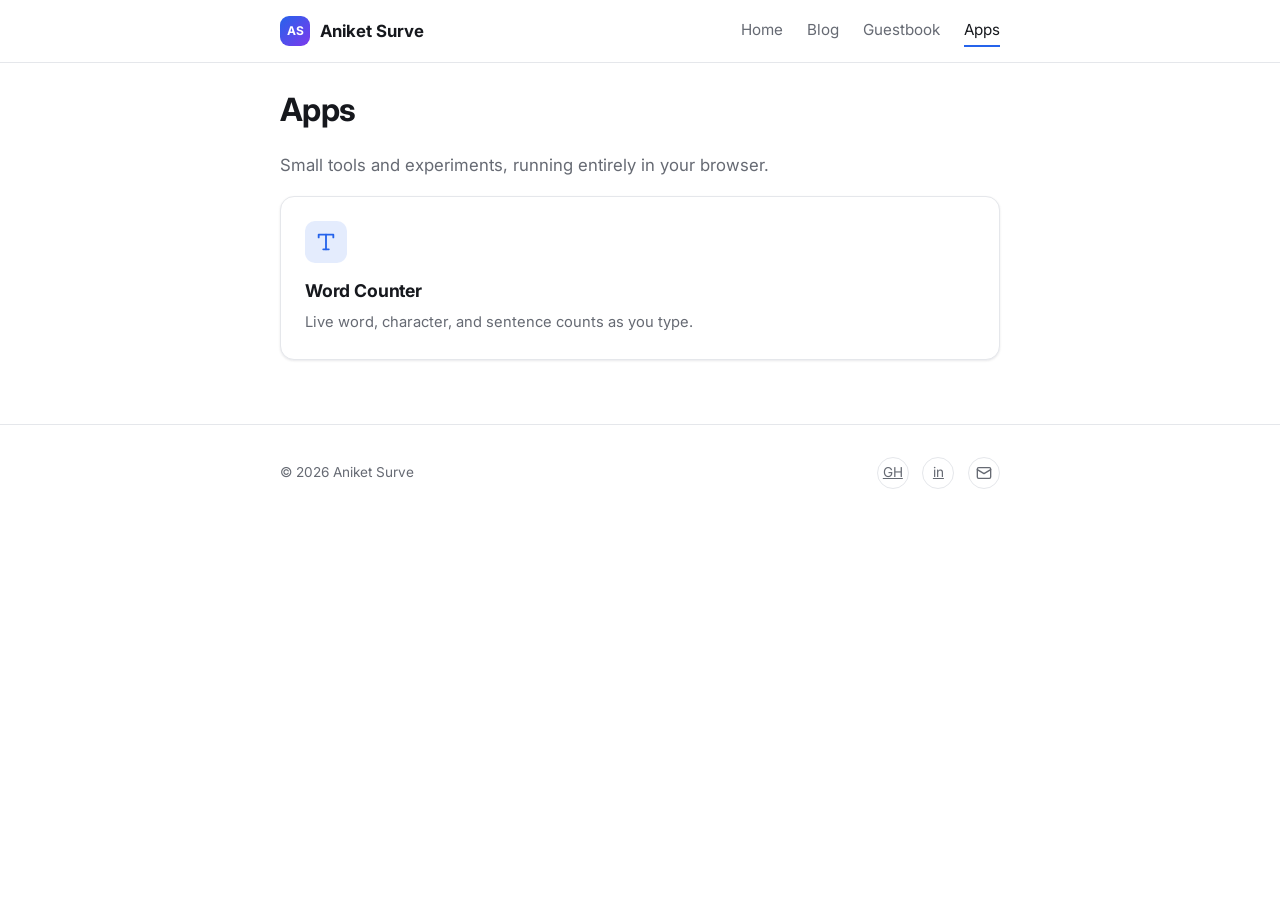
==== frontend/apps/index.html @ 9d3c020a "Initial commit: personal website with Lambda/DynamoDB backend Static HTML/CSS/JS frontend hosted on " ====
<!doctype html>
<html lang="en">
<head>
  <meta charset="utf-8" />
  <meta name="viewport" content="width=device-width, initial-scale=1" />
  <title>Apps - Aniket Surve</title>
  <link rel="icon" href="data:image/svg+xml,%3Csvg xmlns='http://www.w3.org/2000/svg' viewBox='0 0 64 64'%3E%3Crect width='64' height='64' rx='14' fill='%232563eb'/%3E%3Ctext x='32' y='43' font-family='Arial' font-size='28' font-weight='700' fill='white' text-anchor='middle'%3EAS%3C/text%3E%3C/svg%3E" />
  <link rel="preconnect" href="https://fonts.googleapis.com" />
  <link rel="preconnect" href="https://fonts.gstatic.com" crossorigin />
  <link href="https://fonts.googleapis.com/css2?family=Inter:wght@400;500;600;700&display=swap" rel="stylesheet" />
  <link rel="stylesheet" href="../css/style.css" />
</head>
<body>
  <header class="site-header">
    <div class="container">
      <a class="site-title" href="../index.html">
        <span class="avatar brand-mark">AS</span>
        Aniket Surve
      </a>
      <nav class="site-nav">
        <a href="../index.html">Home</a>
        <a href="../blog/index.html">Blog</a>
        <a href="../guestbook/index.html">Guestbook</a>
        <a href="index.html" class="active">Apps</a>
      </nav>
    </div>
  </header>

  <main>
    <div class="container">
      <h1>Apps</h1>
      <p class="lede">Small tools and experiments, running entirely in your browser.</p>

      <div class="feature-grid">
        <a class="feature-card" href="word-counter/index.html">
          <span class="feature-icon">
            <svg viewBox="0 0 24 24" fill="none" stroke="currentColor" stroke-width="2" stroke-linecap="round" stroke-linejoin="round">
              <path d="M4 7V4h16v3"></path>
              <path d="M9 20h6"></path>
              <path d="M12 4v16"></path>
            </svg>
          </span>
          <h2>Word Counter</h2>
          <p>Live word, character, and sentence counts as you type.</p>
        </a>
      </div>
    </div>
  </main>

  <footer class="site-footer">
    <div class="container">
      <span>&copy; <span id="year"></span> Aniket Surve</span>
      <div class="social-links">
        <a href="https://github.com/anSurve" target="_blank" rel="noopener" aria-label="GitHub" title="GitHub">GH</a>
        <a href="https://www.linkedin.com/in/aniket-surve/" target="_blank" rel="noopener" aria-label="LinkedIn" title="LinkedIn">in</a>
        <a href="mailto:aniket.surve.jobs@gmail.com" aria-label="Email" title="Email">
          <svg viewBox="0 0 24 24" fill="none" stroke="currentColor" stroke-width="2" stroke-linecap="round" stroke-linejoin="round">
            <rect x="2" y="4" width="20" height="16" rx="2"></rect>
            <polyline points="2 7 12 13 22 7"></polyline>
          </svg>
        </a>
      </div>
    </div>
  </footer>
  <script>
    document.getElementById("year").textContent = new Date().getFullYear();
  </script>
</body>
</html>
---- frontend/css/style.css ----
:root {
  --bg: #ffffff;
  --bg-soft: #f6f7fb;
  --text: #16181d;
  --muted: #666a73;
  --accent: #2563eb;
  --accent-2: #7c3aed;
  --border: #e5e7eb;
  --card-bg: #ffffff;
  --shadow: 0 1px 2px rgba(16, 24, 40, 0.04), 0 1px 3px rgba(16, 24, 40, 0.06);
  --shadow-hover: 0 4px 12px rgba(16, 24, 40, 0.08), 0 2px 6px rgba(16, 24, 40, 0.06);
  --radius: 14px;
}

@media (prefers-color-scheme: dark) {
  :root {
    --bg: #0f1115;
    --bg-soft: #15181f;
    --text: #eaebef;
    --muted: #9297a3;
    --accent: #6ea8fe;
    --accent-2: #b794f6;
    --border: #262a33;
    --card-bg: #171a21;
    --shadow: 0 1px 2px rgba(0, 0, 0, 0.3);
    --shadow-hover: 0 6px 16px rgba(0, 0, 0, 0.4);
  }
}

* {
  box-sizing: border-box;
}

body {
  margin: 0;
  background: var(--bg);
  color: var(--text);
  font-family: "Inter", -apple-system, BlinkMacSystemFont, "Segoe UI", Roboto, Helvetica, Arial, sans-serif;
  line-height: 1.6;
  -webkit-font-smoothing: antialiased;
}

.container {
  max-width: 760px;
  margin: 0 auto;
  padding: 0 1.25rem;
}

img {
  max-width: 100%;
  display: block;
}

/* Header */

header.site-header {
  position: sticky;
  top: 0;
  z-index: 10;
  background: color-mix(in srgb, var(--bg) 85%, transparent);
  backdrop-filter: blur(8px);
  border-bottom: 1px solid var(--border);
  padding: 1rem 0;
}

header.site-header .container {
  display: flex;
  align-items: center;
  justify-content: space-between;
  flex-wrap: wrap;
  gap: 0.75rem;
}

.site-title {
  display: inline-flex;
  align-items: center;
  gap: 0.6rem;
  font-weight: 700;
  font-size: 1.05rem;
  text-decoration: none;
  color: var(--text);
}

.site-title .brand-mark {
  width: 30px;
  height: 30px;
  border-radius: 9px;
  font-size: 0.75rem;
}

nav.site-nav {
  display: flex;
  align-items: center;
  gap: 1.5rem;
}

nav.site-nav a {
  position: relative;
  color: var(--muted);
  text-decoration: none;
  font-size: 0.95rem;
  padding-bottom: 2px;
}

nav.site-nav a::after {
  content: "";
  position: absolute;
  left: 0;
  right: 0;
  bottom: -3px;
  height: 2px;
  background: var(--accent);
  transform: scaleX(0);
  transition: transform 0.15s ease;
}

nav.site-nav a:hover {
  color: var(--text);
}

nav.site-nav a:hover::after,
nav.site-nav a.active::after {
  transform: scaleX(1);
}

nav.site-nav a.active {
  color: var(--text);
}

main {
  padding-bottom: 4rem;
}

h1 {
  font-size: 2rem;
  letter-spacing: -0.02em;
  margin-bottom: 0.5rem;
}

h2 {
  font-size: 1.3rem;
  letter-spacing: -0.01em;
}

p.lede {
  color: var(--muted);
  font-size: 1.05rem;
}

a {
  color: var(--accent);
}

/* Avatar (generated, no photo needed) */

.avatar {
  display: inline-flex;
  align-items: center;
  justify-content: center;
  border-radius: 50%;
  background: linear-gradient(135deg, var(--accent) 0%, var(--accent-2) 100%);
  color: #fff;
  font-weight: 700;
  line-height: 1;
  flex-shrink: 0;
}

/* Hero */

.hero {
  position: relative;
  padding: 4.5rem 0 3.5rem;
  overflow: hidden;
  background:
    radial-gradient(600px 300px at 15% -10%, color-mix(in srgb, var(--accent) 18%, transparent), transparent),
    radial-gradient(500px 260px at 100% 0%, color-mix(in srgb, var(--accent-2) 16%, transparent), transparent);
  border-bottom: 1px solid var(--border);
}

.hero .container {
  display: flex;
  align-items: center;
  gap: 2.5rem;
}

.hero .avatar {
  width: 128px;
  height: 128px;
  font-size: 2.4rem;
  box-shadow: var(--shadow-hover);
}

.hero-avatar {
  width: 128px;
  height: 128px;
  border-radius: 50%;
  object-fit: cover;
  flex-shrink: 0;
  box-shadow: var(--shadow-hover);
  border: 3px solid var(--bg);
}

.hero-content h1 {
  margin-bottom: 0.35rem;
}

.hero-eyebrow {
  color: var(--accent);
  font-weight: 600;
  font-size: 0.85rem;
  text-transform: uppercase;
  letter-spacing: 0.08em;
  margin: 0 0 0.5rem;
}

.hero-actions {
  display: flex;
  flex-wrap: wrap;
  gap: 0.75rem;
  margin-top: 1.25rem;
}

.social-links {
  display: flex;
  gap: 0.85rem;
  margin-top: 1.4rem;
}

.social-links a {
  display: inline-flex;
  align-items: center;
  justify-content: center;
  width: 36px;
  height: 36px;
  border-radius: 50%;
  border: 1px solid var(--border);
  color: var(--muted);
  transition: color 0.15s ease, border-color 0.15s ease, transform 0.15s ease;
}

.social-links a:hover {
  color: var(--accent);
  border-color: var(--accent);
  transform: translateY(-2px);
}

.social-links svg {
  width: 18px;
  height: 18px;
}

/* Buttons */

.btn {
  display: inline-flex;
  align-items: center;
  gap: 0.45rem;
  border: 1px solid transparent;
  padding: 0.65rem 1.3rem;
  border-radius: 10px;
  font-size: 0.95rem;
  font-weight: 600;
  text-decoration: none;
  cursor: pointer;
  transition: opacity 0.15s ease, transform 0.15s ease;
}

.btn:hover {
  transform: translateY(-1px);
}

.btn-primary {
  background: var(--accent);
  color: #fff;
}

.btn-primary:hover {
  opacity: 0.92;
}

.btn-secondary {
  background: transparent;
  border-color: var(--border);
  color: var(--text);
}

.btn-secondary:hover {
  border-color: var(--accent);
  color: var(--accent);
}

/* Sections */

section.section {
  padding: 3rem 0;
}

section.section + section.section {
  border-top: 1px solid var(--border);
}

.section-title {
  font-size: 0.8rem;
  font-weight: 700;
  text-transform: uppercase;
  letter-spacing: 0.08em;
  color: var(--muted);
  margin-bottom: 1.5rem;
}

/* Feature grid (home page: blog / guestbook / apps) */

.feature-grid {
  display: grid;
  grid-template-columns: repeat(auto-fit, minmax(200px, 1fr));
  gap: 1rem;
}

.feature-card {
  display: block;
  text-decoration: none;
  color: inherit;
  border: 1px solid var(--border);
  background: var(--card-bg);
  border-radius: var(--radius);
  padding: 1.5rem;
  box-shadow: var(--shadow);
  transition: box-shadow 0.15s ease, transform 0.15s ease, border-color 0.15s ease;
}

.feature-card:hover {
  box-shadow: var(--shadow-hover);
  transform: translateY(-2px);
  border-color: color-mix(in srgb, var(--accent) 40%, var(--border));
}

.feature-icon {
  width: 42px;
  height: 42px;
  border-radius: 10px;
  display: inline-flex;
  align-items: center;
  justify-content: center;
  background: color-mix(in srgb, var(--accent) 12%, transparent);
  color: var(--accent);
  margin-bottom: 0.9rem;
}

.feature-icon svg {
  width: 22px;
  height: 22px;
}

.feature-card h2 {
  margin: 0 0 0.35rem;
  font-size: 1.1rem;
}

.feature-card p {
  margin: 0;
  color: var(--muted);
  font-size: 0.92rem;
}

/* Skills / tech chips */

.chip-list {
  display: flex;
  flex-wrap: wrap;
  gap: 0.5rem;
}

.chip {
  border: 1px solid var(--border);
  background: var(--bg-soft);
  color: var(--text);
  border-radius: 999px;
  padding: 0.4rem 0.9rem;
  font-size: 0.85rem;
}

/* Cards (blog / guestbook entries) */

.card {
  border: 1px solid var(--border);
  background: var(--card-bg);
  border-radius: var(--radius);
  padding: 1.25rem 1.5rem;
  margin-bottom: 1rem;
  box-shadow: var(--shadow);
  transition: box-shadow 0.15s ease, transform 0.15s ease;
}

.card h2 {
  margin-top: 0;
  margin-bottom: 0.25rem;
}

.card .meta {
  color: var(--muted);
  font-size: 0.85rem;
  margin-bottom: 0.5rem;
}

.card:hover {
  box-shadow: var(--shadow-hover);
  transform: translateY(-2px);
}

.card a.card-link {
  text-decoration: none;
  color: inherit;
}

.card a.card-link:hover h2 {
  color: var(--accent);
}

.timeline-item:hover {
  box-shadow: var(--shadow);
  transform: none;
}

.timeline {
  display: flex;
  flex-direction: column;
  gap: 1rem;
}

.timeline-item .role-header {
  display: flex;
  justify-content: space-between;
  align-items: baseline;
  flex-wrap: wrap;
  gap: 0.5rem;
}

.timeline-item .role-title {
  font-weight: 600;
  font-size: 1.05rem;
}

.timeline-item .role-dates {
  color: var(--muted);
  font-size: 0.85rem;
  white-space: nowrap;
}

.timeline-item .role-company {
  color: var(--muted);
  font-size: 0.9rem;
  margin-top: 0.15rem;
}

.timeline-item ul {
  margin: 0.75rem 0 0;
  padding-left: 1.1rem;
  font-size: 0.92rem;
}

.timeline-item li + li {
  margin-top: 0.4rem;
}

.empty-state,
.error-state {
  color: var(--muted);
  font-style: italic;
}

/* Forms */

form.stack {
  display: flex;
  flex-direction: column;
  gap: 0.75rem;
  max-width: 480px;
}

label {
  font-size: 0.9rem;
  color: var(--muted);
}

input[type="text"],
textarea {
  width: 100%;
  padding: 0.65rem 0.85rem;
  border: 1px solid var(--border);
  border-radius: 10px;
  background: var(--bg);
  color: var(--text);
  font-family: inherit;
  font-size: 1rem;
  transition: border-color 0.15s ease;
}

input[type="text"]:focus,
textarea:focus {
  outline: none;
  border-color: var(--accent);
}

textarea {
  resize: vertical;
  min-height: 90px;
}

button {
  align-self: flex-start;
  background: var(--accent);
  color: #fff;
  border: none;
  padding: 0.65rem 1.4rem;
  border-radius: 10px;
  font-size: 1rem;
  font-weight: 600;
  cursor: pointer;
  transition: opacity 0.15s ease;
}

button:hover {
  opacity: 0.9;
}

button:disabled {
  opacity: 0.6;
  cursor: not-allowed;
}

.honeypot-field {
  position: absolute;
  left: -9999px;
  opacity: 0;
  pointer-events: none;
}

.app-list {
  display: grid;
  gap: 1rem;
}

.app-list .card p {
  margin: 0;
  color: var(--muted);
}

.status-message {
  font-size: 0.9rem;
  margin-top: -0.25rem;
}

.status-message.success {
  color: #16a34a;
}

.status-message.error {
  color: #dc2626;
}

/* Footer */

footer.site-footer {
  border-top: 1px solid var(--border);
  padding: 2rem 0;
  color: var(--muted);
  font-size: 0.85rem;
}

footer.site-footer .container {
  display: flex;
  align-items: center;
  justify-content: space-between;
  flex-wrap: wrap;
  gap: 1rem;
}

footer.site-footer .social-links {
  margin-top: 0;
}

footer.site-footer .social-links a {
  width: 32px;
  height: 32px;
}

footer.site-footer .social-links svg {
  width: 16px;
  height: 16px;
}

@media (max-width: 640px) {
  .hero .container {
    flex-direction: column;
    text-align: center;
  }

  .hero-actions,
  .social-links {
    justify-content: center;
  }

  footer.site-footer .container {
    flex-direction: column;
    text-align: center;
  }
}
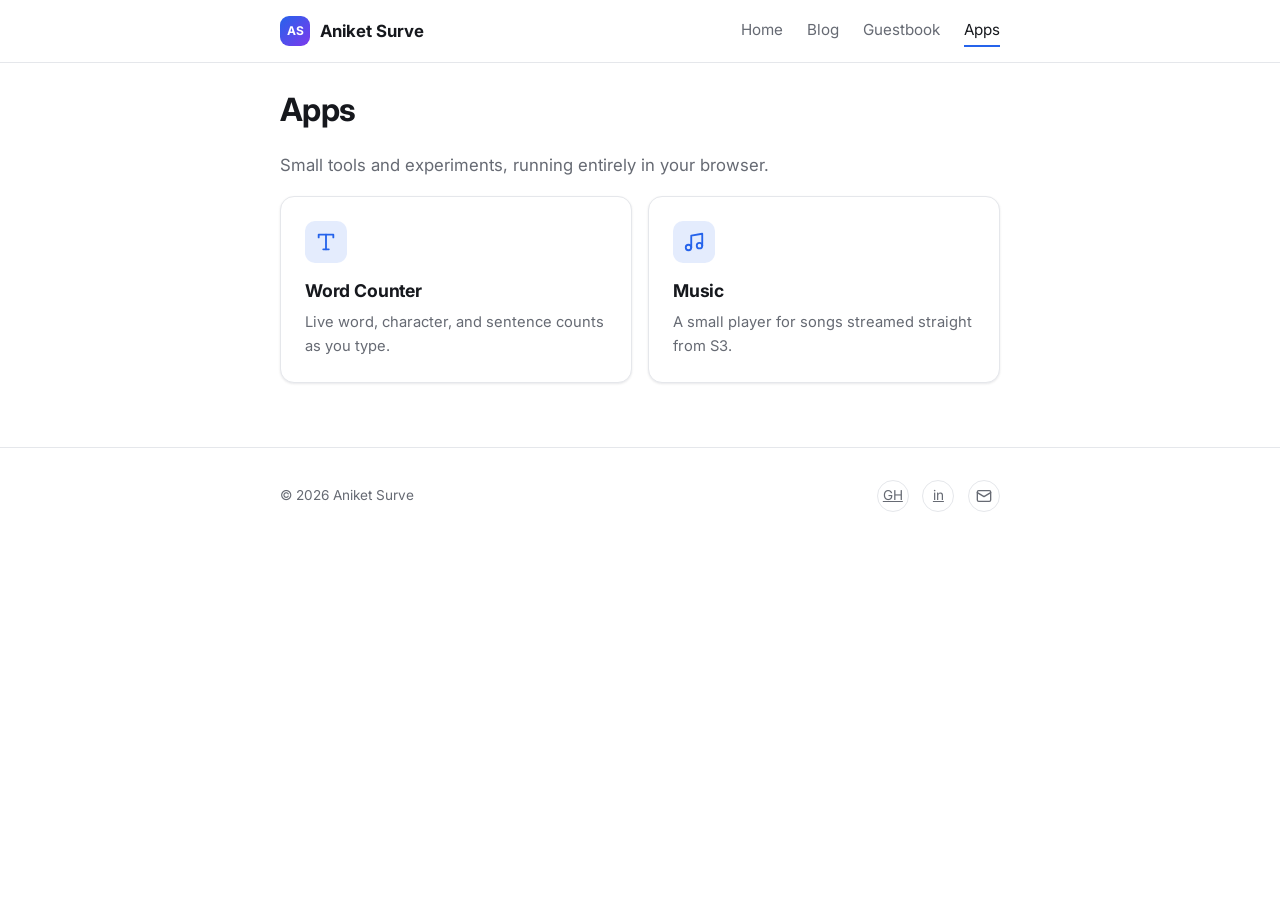
==== commit 3c4c9106: "Add music player app backed by S3-hosted songs New apps/music/ page: vanilla HTML5 <audio> player wi" ====
--- a/frontend/apps/index.html
+++ b/frontend/apps/index.html
@@ -43,6 +43,17 @@
           <h2>Word Counter</h2>
           <p>Live word, character, and sentence counts as you type.</p>
         </a>
+        <a class="feature-card" href="music/index.html">
+          <span class="feature-icon">
+            <svg viewBox="0 0 24 24" fill="none" stroke="currentColor" stroke-width="2" stroke-linecap="round" stroke-linejoin="round">
+              <path d="M9 18V5l12-2v13"></path>
+              <circle cx="6" cy="18" r="3"></circle>
+              <circle cx="18" cy="16" r="3"></circle>
+            </svg>
+          </span>
+          <h2>Music</h2>
+          <p>A small player for songs streamed straight from S3.</p>
+        </a>
       </div>
     </div>
   </main>
--- a/frontend/css/style.css
+++ b/frontend/css/style.css
@@ -31,6 +31,14 @@
   box-sizing: border-box;
 }
 
+html,
+body {
+  /* Safety net: Safari's flexbox implementation can let a text-heavy flex
+     child refuse to shrink below its unwrapped width (see .role-header),
+     which forces page-wide horizontal scroll. This guarantees it can't. */
+  overflow-x: hidden;
+}
+
 body {
   margin: 0;
   background: var(--bg);
@@ -183,6 +191,10 @@
   gap: 2.5rem;
 }
 
+.hero-content {
+  min-width: 0;
+}
+
 .hero .avatar {
   width: 128px;
   height: 128px;
@@ -292,7 +304,11 @@
 /* Sections */
 
 section.section {
-  padding: 3rem 0;
+  /* longhand, not shorthand: this is combined with .container on the same
+     element, and a shorthand here would win on specificity and wipe out
+     .container's left/right padding, pushing content edge-to-edge */
+  padding-top: 3rem;
+  padding-bottom: 3rem;
 }
 
 section.section + section.section {
@@ -438,6 +454,8 @@
 .timeline-item .role-title {
   font-weight: 600;
   font-size: 1.05rem;
+  min-width: 0;
+  overflow-wrap: break-word;
 }
 
 .timeline-item .role-dates {
@@ -589,6 +607,195 @@
   height: 16px;
 }
 
+/* Music player */
+
+.track-list {
+  display: flex;
+  flex-direction: column;
+  gap: 0.25rem;
+  margin-bottom: 7rem;
+}
+
+.track-row {
+  display: flex;
+  align-items: center;
+  gap: 1rem;
+  padding: 0.65rem 0.75rem;
+  border-radius: 10px;
+  cursor: pointer;
+}
+
+.track-row:hover {
+  background: var(--bg-soft);
+}
+
+.track-row.active {
+  background: color-mix(in srgb, var(--accent) 10%, transparent);
+}
+
+.track-row.active .track-title {
+  color: var(--accent);
+}
+
+.track-cover,
+.np-cover {
+  width: 44px;
+  height: 44px;
+  border-radius: 8px;
+  flex-shrink: 0;
+  background: linear-gradient(135deg, var(--accent) 0%, var(--accent-2) 100%);
+  color: #fff;
+  display: flex;
+  align-items: center;
+  justify-content: center;
+  overflow: hidden;
+}
+
+.track-cover svg,
+.np-cover svg {
+  width: 20px;
+  height: 20px;
+}
+
+.track-cover img,
+.np-cover img {
+  width: 100%;
+  height: 100%;
+  object-fit: cover;
+}
+
+.track-info {
+  flex: 1;
+  min-width: 0;
+}
+
+.track-title,
+.np-title {
+  font-weight: 600;
+  white-space: nowrap;
+  overflow: hidden;
+  text-overflow: ellipsis;
+}
+
+.track-artist,
+.np-artist {
+  color: var(--muted);
+  font-size: 0.85rem;
+  white-space: nowrap;
+  overflow: hidden;
+  text-overflow: ellipsis;
+}
+
+.track-duration {
+  color: var(--muted);
+  font-size: 0.85rem;
+  flex-shrink: 0;
+}
+
+.now-playing-bar {
+  position: fixed;
+  left: 0;
+  right: 0;
+  bottom: 0;
+  z-index: 20;
+  display: flex;
+  align-items: center;
+  gap: 1.25rem;
+  padding: 0.75rem 1.25rem;
+  background: var(--card-bg);
+  border-top: 1px solid var(--border);
+  box-shadow: var(--shadow-hover);
+}
+
+.now-playing-bar .np-info {
+  min-width: 0;
+  width: 160px;
+  flex-shrink: 0;
+}
+
+.np-main {
+  flex: 1;
+  min-width: 0;
+  display: flex;
+  flex-direction: column;
+  gap: 0.4rem;
+}
+
+.np-controls {
+  display: flex;
+  align-items: center;
+  justify-content: center;
+  gap: 1rem;
+}
+
+.np-btn {
+  background: none;
+  border: none;
+  padding: 0.25rem;
+  color: var(--text);
+  cursor: pointer;
+  display: inline-flex;
+  align-items: center;
+  justify-content: center;
+}
+
+.np-btn svg {
+  width: 20px;
+  height: 20px;
+}
+
+.np-btn-play svg {
+  width: 28px;
+  height: 28px;
+}
+
+.np-btn:disabled {
+  color: var(--muted);
+  cursor: not-allowed;
+  opacity: 0.5;
+}
+
+.np-progress {
+  display: flex;
+  align-items: center;
+  gap: 0.6rem;
+}
+
+.np-time {
+  color: var(--muted);
+  font-size: 0.78rem;
+  width: 34px;
+  flex-shrink: 0;
+}
+
+.np-time:last-child {
+  text-align: right;
+}
+
+.np-seek {
+  flex: 1;
+  min-width: 0;
+}
+
+.np-volume {
+  display: flex;
+  align-items: center;
+  gap: 0.5rem;
+  width: 130px;
+  flex-shrink: 0;
+  color: var(--muted);
+}
+
+.np-volume svg {
+  width: 18px;
+  height: 18px;
+  flex-shrink: 0;
+}
+
+input[type="range"] {
+  accent-color: var(--accent);
+}
+
 @media (max-width: 640px) {
   .hero .container {
     flex-direction: column;
@@ -604,4 +811,33 @@
     flex-direction: column;
     text-align: center;
   }
-}
+
+  .now-playing-bar {
+    flex-wrap: wrap;
+    padding: 0.6rem 0.85rem;
+  }
+
+  .now-playing-bar .np-info {
+    width: auto;
+    order: 1;
+    flex: 1;
+  }
+
+  .np-cover {
+    order: 0;
+  }
+
+  .np-controls {
+    order: 2;
+  }
+
+  .np-main {
+    order: 3;
+    width: 100%;
+    flex-basis: 100%;
+  }
+
+  .np-volume {
+    display: none;
+  }
+}
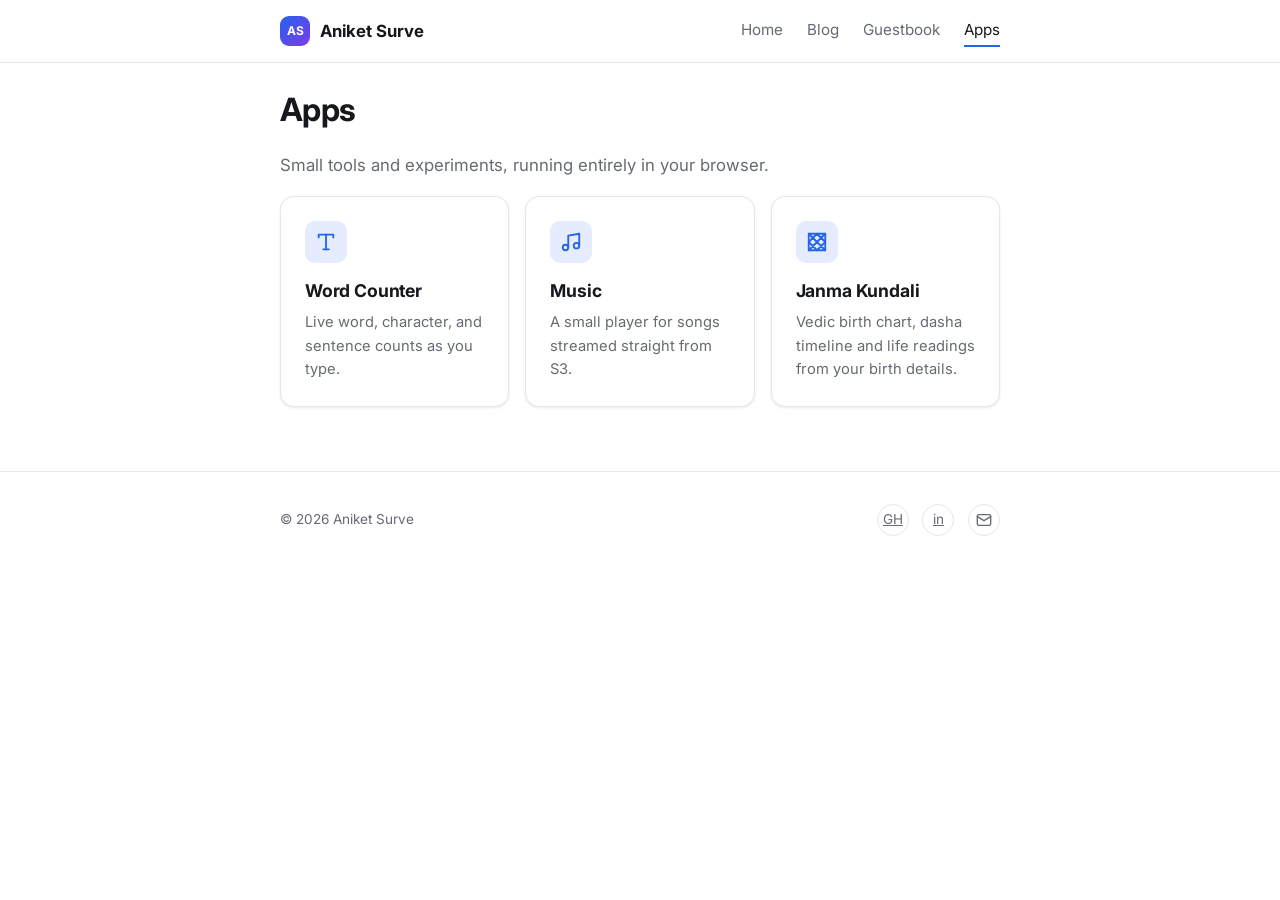
==== commit f09b32d5: "Add Janma Kundali (Vedic astrology) app with place search New apps/astrology/ page: casts a sidereal" ====
--- a/frontend/apps/index.html
+++ b/frontend/apps/index.html
@@ -54,6 +54,16 @@
           <h2>Music</h2>
           <p>A small player for songs streamed straight from S3.</p>
         </a>
+        <a class="feature-card" href="astrology/index.html">
+          <span class="feature-icon">
+            <svg viewBox="0 0 24 24" fill="none" stroke="currentColor" stroke-width="2" stroke-linecap="round" stroke-linejoin="round">
+              <rect x="3" y="3" width="18" height="18"></rect>
+              <path d="M3 3l18 18M21 3L3 21M12 3l9 9-9 9-9-9z"></path>
+            </svg>
+          </span>
+          <h2>Janma Kundali</h2>
+          <p>Vedic birth chart, dasha timeline and life readings from your birth details.</p>
+        </a>
       </div>
     </div>
   </main>
--- a/frontend/css/style.css
+++ b/frontend/css/style.css
@@ -501,6 +501,8 @@
 }
 
 input[type="text"],
+input[type="password"],
+input[type="file"],
 textarea {
   width: 100%;
   padding: 0.65rem 0.85rem;
@@ -514,6 +516,7 @@
 }
 
 input[type="text"]:focus,
+input[type="password"]:focus,
 textarea:focus {
   outline: none;
   border-color: var(--accent);
@@ -609,6 +612,52 @@
 
 /* Music player */
 
+.page-title-row {
+  display: flex;
+  align-items: center;
+  justify-content: space-between;
+  flex-wrap: wrap;
+  gap: 0.75rem;
+}
+
+.page-title-row h1 {
+  margin-bottom: 0;
+}
+
+.add-song-form {
+  border: 1px solid var(--border);
+  background: var(--card-bg);
+  border-radius: var(--radius);
+  padding: 1.25rem 1.5rem;
+  margin: 1.5rem 0;
+  max-width: 480px;
+}
+
+.cover-preview {
+  display: flex;
+  align-items: center;
+  gap: 0.75rem;
+  padding: 0.6rem 0.75rem;
+  background: var(--bg-soft);
+  border: 1px solid var(--border);
+  border-radius: 10px;
+  font-size: 0.85rem;
+  color: var(--muted);
+}
+
+.cover-preview img {
+  width: 44px;
+  height: 44px;
+  border-radius: 8px;
+  object-fit: cover;
+  flex-shrink: 0;
+}
+
+.add-song-actions {
+  display: flex;
+  gap: 0.75rem;
+}
+
 .track-list {
   display: flex;
   flex-direction: column;
@@ -792,6 +841,14 @@
   flex-shrink: 0;
 }
 
+.np-volume input[type="range"] {
+  /* Range inputs render at a browser-default width (~129px in Chromium)
+     that doesn't actually shrink to fit a flex item's declared width,
+     which was pushing the whole bar past the viewport edge. */
+  width: 90px;
+  min-width: 0;
+}
+
 input[type="range"] {
   accent-color: var(--accent);
 }
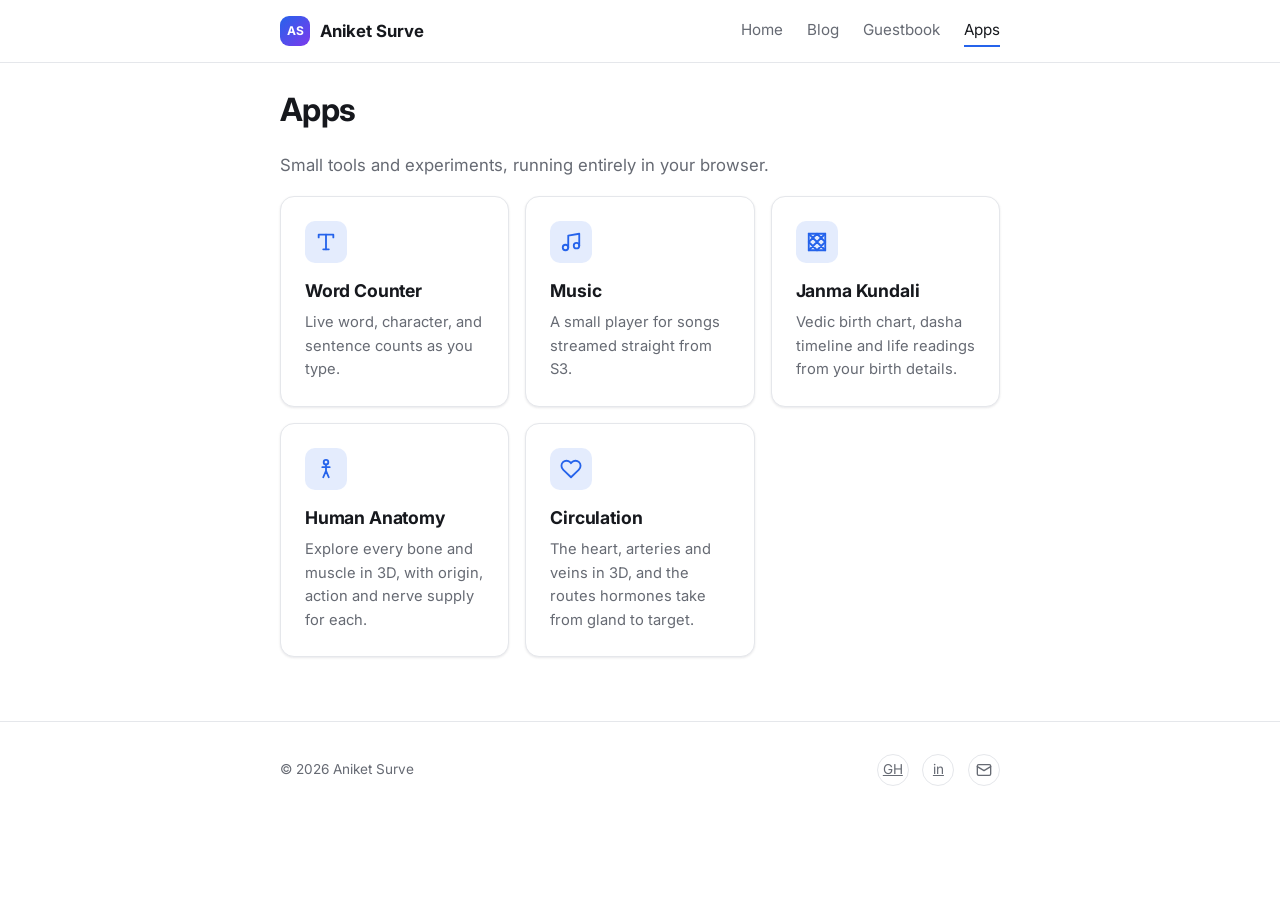
==== commit c3469b86: "Add Circulation app with hormone routes; link both apps New apps/circulation/ page shows BodyParts3D" ====
--- a/frontend/apps/index.html
+++ b/frontend/apps/index.html
@@ -64,6 +64,25 @@
           <h2>Janma Kundali</h2>
           <p>Vedic birth chart, dasha timeline and life readings from your birth details.</p>
         </a>
+        <a class="feature-card" href="anatomy/index.html">
+          <span class="feature-icon">
+            <svg viewBox="0 0 24 24" fill="none" stroke="currentColor" stroke-width="2" stroke-linecap="round" stroke-linejoin="round">
+              <circle cx="12" cy="4.5" r="2.5"></circle>
+              <path d="M12 7v7M8 10h8M9 21l3-7 3 7"></path>
+            </svg>
+          </span>
+          <h2>Human Anatomy</h2>
+          <p>Explore every bone and muscle in 3D, with origin, action and nerve supply for each.</p>
+        </a>
+        <a class="feature-card" href="circulation/index.html">
+          <span class="feature-icon">
+            <svg viewBox="0 0 24 24" fill="none" stroke="currentColor" stroke-width="2" stroke-linecap="round" stroke-linejoin="round">
+              <path d="M20.8 4.6a5.5 5.5 0 0 0-7.8 0L12 5.7l-1-1.1a5.5 5.5 0 0 0-7.8 7.8l1 1.1L12 21l7.8-7.5 1-1.1a5.5 5.5 0 0 0 0-7.8z"></path>
+            </svg>
+          </span>
+          <h2>Circulation</h2>
+          <p>The heart, arteries and veins in 3D, and the routes hormones take from gland to target.</p>
+        </a>
       </div>
     </div>
   </main>
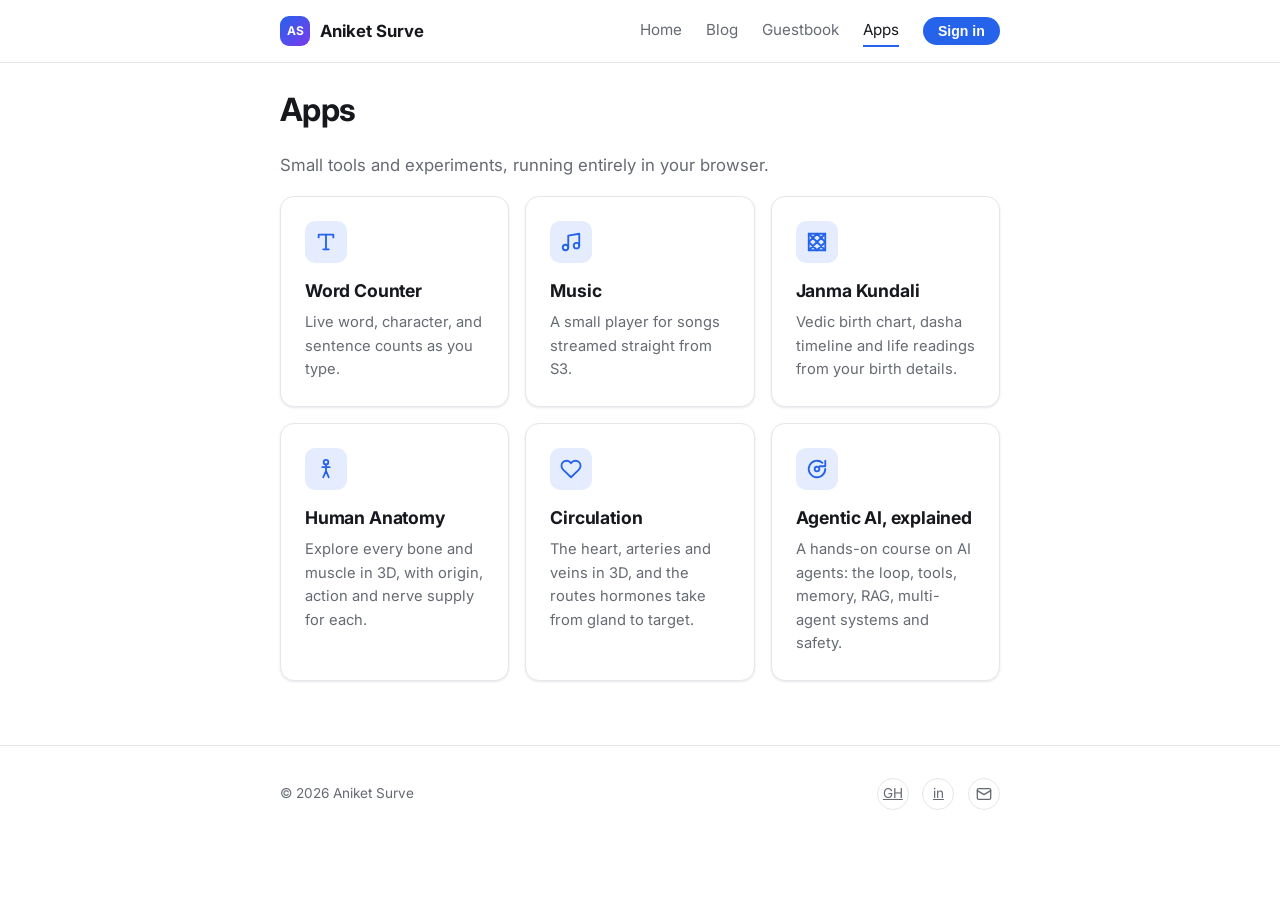
==== commit 885bc660: "Add sign-in (Cognito, email/password + Google) and HTTPS via CloudFront Backend (template.yaml): - C" ====
--- a/frontend/apps/index.html
+++ b/frontend/apps/index.html
@@ -83,6 +83,17 @@
           <h2>Circulation</h2>
           <p>The heart, arteries and veins in 3D, and the routes hormones take from gland to target.</p>
         </a>
+        <a class="feature-card" href="agentic-ai/index.html">
+          <span class="feature-icon">
+            <svg viewBox="0 0 24 24" fill="none" stroke="currentColor" stroke-width="2" stroke-linecap="round" stroke-linejoin="round">
+              <path d="M21 12a9 9 0 1 1-3-6.7"></path>
+              <polyline points="21 3 21 9 15 9"></polyline>
+              <circle cx="12" cy="12" r="2.5"></circle>
+            </svg>
+          </span>
+          <h2>Agentic AI, explained</h2>
+          <p>A hands-on course on AI agents: the loop, tools, memory, RAG, multi-agent systems and safety.</p>
+        </a>
       </div>
     </div>
   </main>
@@ -105,5 +116,7 @@
   <script>
     document.getElementById("year").textContent = new Date().getFullYear();
   </script>
+  <script src="../js/config.js"></script>
+  <script src="../js/auth.js"></script>
 </body>
 </html>
--- a/frontend/css/style.css
+++ b/frontend/css/style.css
@@ -898,3 +898,78 @@
     display: none;
   }
 }
+
+/* Sign-in control in the header nav (js/auth.js) */
+nav.site-nav {
+  flex-wrap: wrap;
+  row-gap: 0.5rem;
+}
+
+.auth-slot {
+  position: relative;
+  display: flex;
+  align-items: center;
+}
+
+.auth-slot .auth-btn {
+  align-self: center;
+  font-size: 0.88rem;
+  padding: 0.4rem 0.95rem;
+  border-radius: 999px;
+}
+
+.auth-slot .auth-user {
+  align-self: center;
+  width: 34px;
+  height: 34px;
+  padding: 0;
+  border-radius: 50%;
+  overflow: hidden;
+  display: grid;
+  place-items: center;
+  background: var(--accent);
+  color: #fff;
+  font-weight: 700;
+  font-size: 0.95rem;
+  border: 2px solid var(--border);
+}
+
+.auth-slot .auth-user img {
+  width: 100%;
+  height: 100%;
+  object-fit: cover;
+}
+
+.auth-slot .auth-menu {
+  position: absolute;
+  right: 0;
+  top: calc(100% + 8px);
+  z-index: 20;
+  min-width: 220px;
+  max-width: min(300px, calc(100vw - 2rem));
+  display: grid;
+  gap: 2px;
+  padding: 12px 14px;
+  background: var(--card-bg);
+  border: 1px solid var(--border);
+  border-radius: 12px;
+  box-shadow: var(--shadow-hover);
+}
+
+.auth-slot .auth-menu small {
+  color: var(--muted);
+  overflow-wrap: anywhere;
+  margin-bottom: 8px;
+}
+
+.auth-slot .auth-menu .auth-out {
+  font-size: 0.88rem;
+  padding: 0.4rem 0.9rem;
+  background: transparent;
+  color: var(--text);
+  border: 1px solid var(--border);
+}
+
+.auth-slot .auth-menu[hidden] {
+  display: none;
+}
